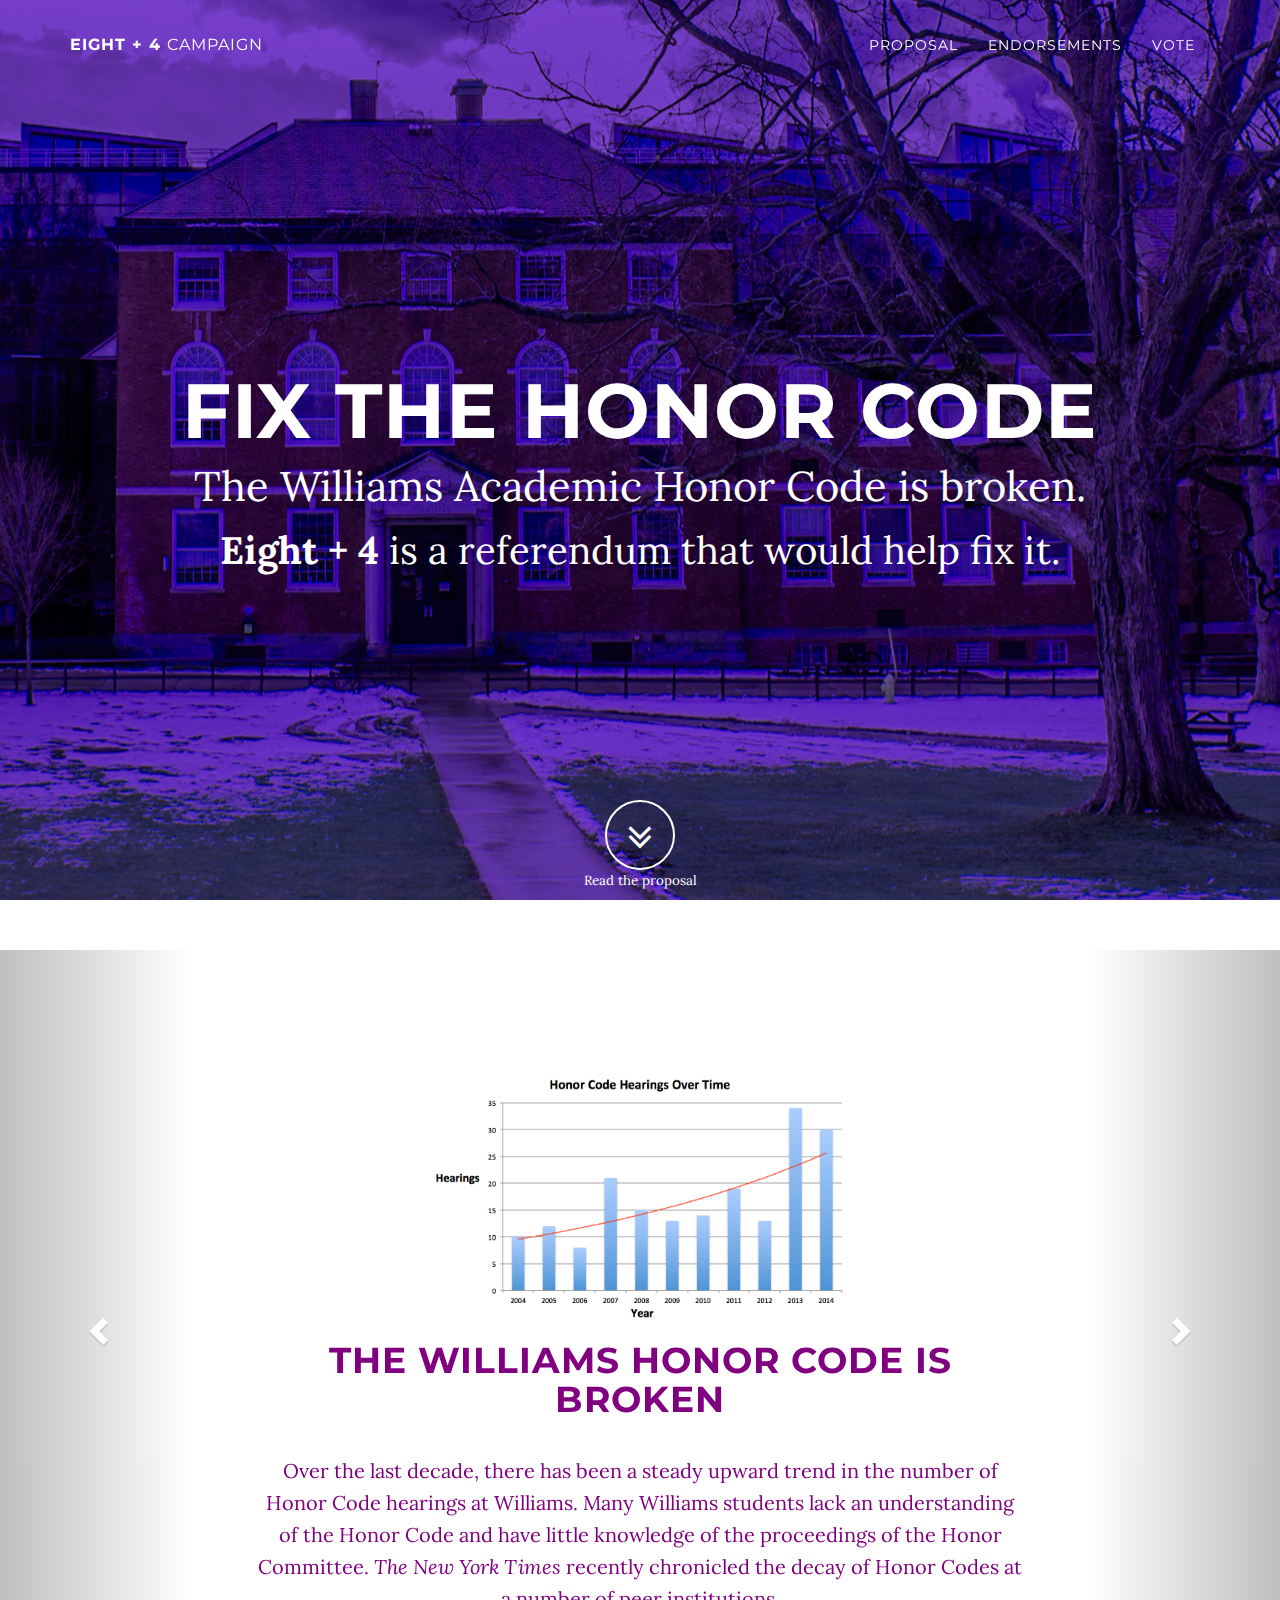
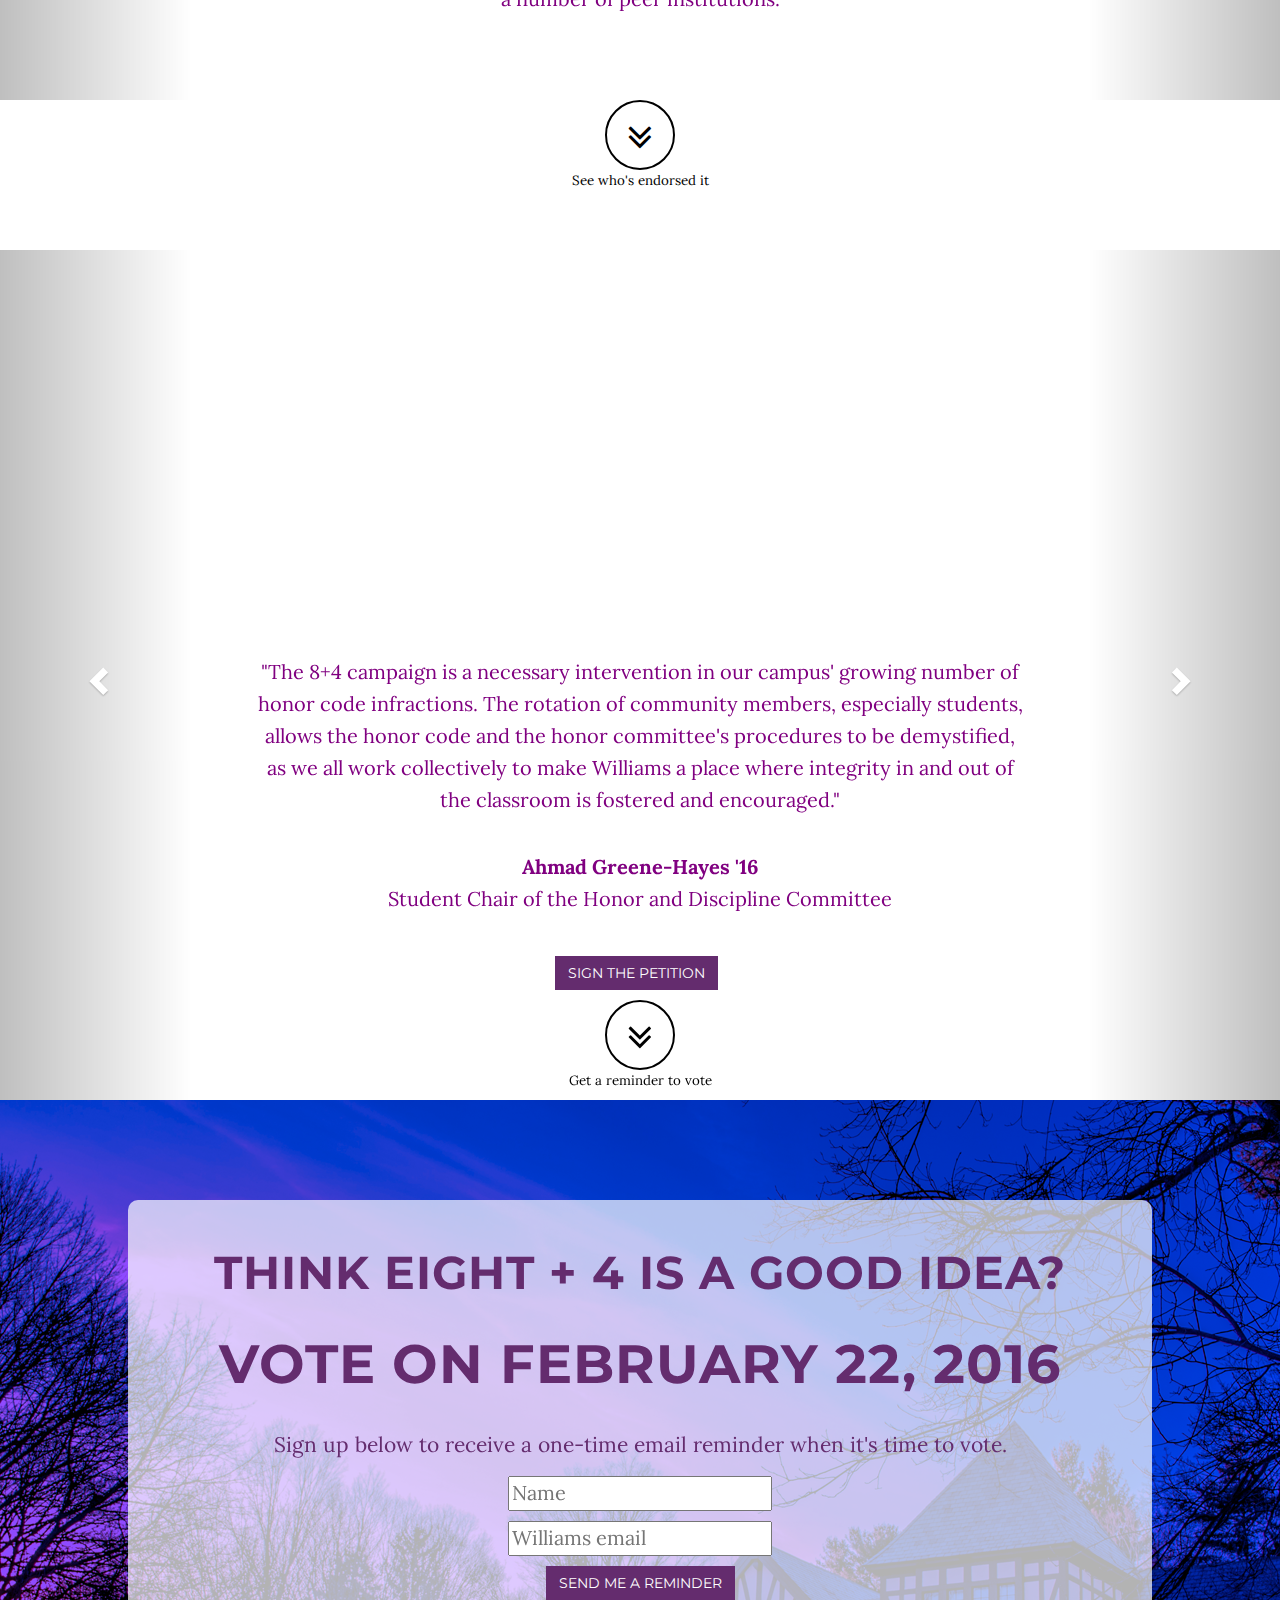
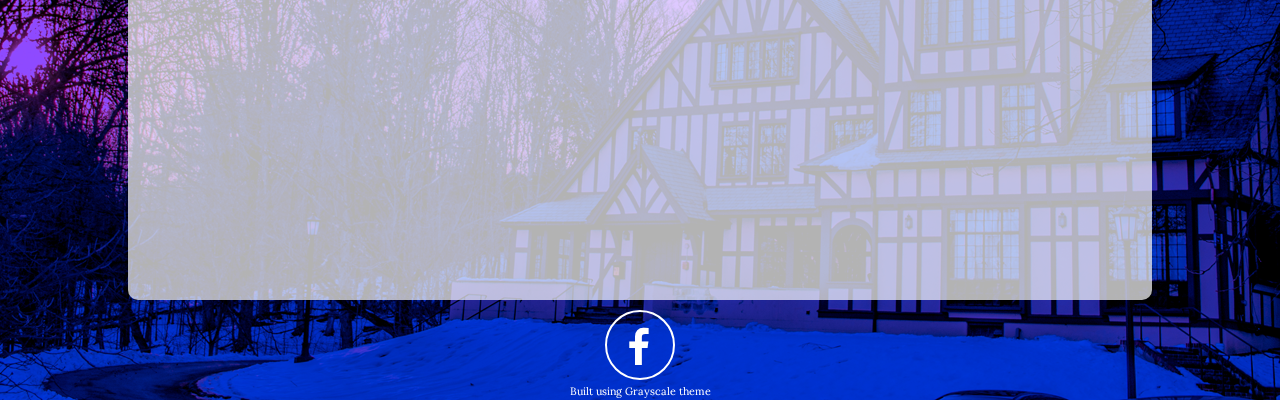
==== index.html @ 4fd3b455 "added Grayscale theme citation" ====
<!doctype html>
<html lang="en">

<head>
	<meta charset="utf-8">
	<meta http-equiv="X-UA-Compatible" content="IE=edge">
	<meta content='width=device-width, initial-scale=1.0, maximum-scale=1.0, user-scalable=0' name='viewport' />
	<meta name="description" content="">
	<meta name="author" content="">

	<title>Eight + 4 Campaign </title>

	<!-- Bootstrap Core CSS -->
    <link href="css/bootstrap.min.css" rel="stylesheet">

    <!-- Grayscale CSS -->
    <link href="css/grayscale.css" rel="stylesheet">

    <!-- Custom CSS -->
    <link href="css/index.css" rel="stylesheet">

    <!-- Custom Fonts -->
    <link href="font-awesome/css/font-awesome.min.css" rel="stylesheet" type="text/css">
    <link href="http://fonts.googleapis.com/css?family=Lora:400,700,400italic,700italic" rel="stylesheet" type="text/css">
    <link href="http://fonts.googleapis.com/css?family=Montserrat:400,700" rel="stylesheet" type="text/css">
	<script>
	  (function(i,s,o,g,r,a,m){i['GoogleAnalyticsObject']=r;i[r]=i[r]||function(){
	  (i[r].q=i[r].q||[]).push(arguments)},i[r].l=1*new Date();a=s.createElement(o),
	  m=s.getElementsByTagName(o)[0];a.async=1;a.src=g;m.parentNode.insertBefore(a,m)
	  })(window,document,'script','//www.google-analytics.com/analytics.js','ga');

	  ga('create', 'UA-72778903-1', 'auto');
	  ga('send', 'pageview');

	</script>
</head>

<body id="page-top" data-spy="scroll" data-target=".navbar-fixed-top">

	<nav class="navbar navbar-custom navbar-fixed-top" role="navigation" id="#navigation">
		<div class="container">

			<div class="navbar-header">
				<button type="button" class="navbar-toggle" data-toggle="collapse" data-target=".navbar-main-collapse">
					<i class="fa fa-bars"></i>
				</button>
				<a class="navbar-brand page-scroll" href="#intro">
					Eight + 4 <span class="light">Campaign</span> 
				</a>
			</div>

			<div class="collapse navbar-collapse navbar-right navbar-main-collapse">
				<ul class="nav navbar-nav">
					<li>
						<a class="page-scroll" href="#proposal">Proposal</a>
					</li>
					<li>
						<a class="page-scroll" href="#endorsements">Endorsements</a>
					</li>
					<li>
						<a class="page-scroll" href="#vote">Vote</a>
					</li>
				</ul>
			</div>
		</div>
	</nav>

	<section id="intro" class="container content-section">
		<div id="intro-body">
			<div id="intro-container">
					<h1 class="brand-heading">Fix the Honor Code</h1>
					<p class="intro-text-1">The Williams Academic Honor Code is broken.</p><p class="intro-text-2"><strong>Eight + 4</strong> is a referendum that would help fix it.</p>
			</div>
		</div>
		<div class="bottomBtnDiv">
			<a href="#proposal" class="btn btn-circle page-scroll">
				<i class="fa fa-angle-double-down animated"></i>
			</a>
			<p class="btn-circle-text">Read the proposal</p>
		</div>
	</section>

	<section id="proposal" class="content-section">
		<div id="proposalCarousel" class="carousel slide" data-ride="carousel">

			<div class="carousel-inner" role="listbox">

				<div class="item active">
					<div class="container">
						<div class="carousel-caption proposal-carousel-caption">
							<img src="img/graph_2.png" alt="Graph 1" style="width:30em;height:auto; margin-bottom:10px;" align="middle" class="hidden-xs">
							<h1>The Williams Honor Code is broken</h1>
							<p>Over the last decade, there has been a steady upward trend in the number of Honor Code hearings at Williams. Many Williams students lack an understanding of the Honor Code and have little knowledge of the proceedings of the Honor Committee. <em>The New York Times</em> recently <a href="http://www.nytimes.com/2014/04/13/education/edlife/the-fading-honor-code.html" target="_blank">chronicled the decay of Honor Codes at a number of peer institutions.</a></p>
						</div>
					</div>
				</div>

				<div class="item">
					<div class="container">
						<div class="carousel-caption proposal-carousel-caption">
							<img src="img/logo.png" alt="Logo" style="width:30em; height:auto; margin-bottom:10px;" align="middle" class="hidden-xs">
							<h1>Jury of your peers</h1>
							<p><strong>Eight + 4</strong> proposes to add four randomly selected members of the student body as voting members in every Honor Code hearing. This would help remedy the Williams Honor Code's lack of transparency and produce outcomes that reflect the values of the student body. </p>
						</div>
					</div>
				</div>

				<div class="item">
					<div class="container">
						<div class="carousel-caption proposal-carousel-caption">
							<img src="img/logo.png" alt="Logo" style="width:30em; height:auto; margin-bottom:10px;" align="middle" class="hidden-xs">
							<h1>Jury selection</h1>
							<ul style="text-align:left;">
							<li>Students are removed from the pool of potential rotating jury members after hearing one case in an academic year.</li>
							<li>A quorum of at least three-fourths of elected student members on campus and one-half of rotating student members will be required in order for a hearing to be held.</li>
							<li>All student members will have the right to recuse themselves before signing the confidentiality agreement. Those that recuse themselves will be prioritized as rotating student members for the subsequent Honor Committee hearing.</li>
							</ul>
						</div>
					</div>
				</div>

				<div class="item">
					<div class="container">
						<div class="carousel-caption proposal-carousel-caption">
							<img src="img/logo.png" alt="Logo" style="width:30em; height:auto; margin-bottom:10px;" align="middle" class="hidden-xs">
							<h1>Full text</h1>
							<a class="btn btn-default" href="http://goo.gl/forms/RQ7LOkz8au" target="_blank">See the full resolution</a>
					</div>
				</div>



			</div>

			<a class="left carousel-control" href="#proposalCarousel" role="button" data-slide="prev">
				<span class="glyphicon glyphicon-chevron-left" aria-hidden="true"></span>
				<span class="sr-only">Previous</span>
			</a>
			<a class="right carousel-control" href="#proposalCarousel" role="button" data-slide="next">
				<span class="glyphicon glyphicon-chevron-right" aria-hidden="true"></span>
				<span class="sr-only">Next</span>
			</a>

		</div><!-- /.carousel -->
		<div class="bottomBtnDiv">
			<a href="#endorsements" class="btn btn-circle blackButton page-scroll"><i class="fa fa-angle-double-down animated"></i></a>
			<p class="btn-circle-text" style="color:black;">See who's endorsed it</p>
		</div>
	</section>
	
	<section id="endorsements" class="container content-section">
		<div id="endorsementsCarousel" class="carousel slide" data-ride="carousel">

			<div class="carousel-inner" role="listbox">

<!-- 				<div class="item active">
					<div class="container">
						<div class="carousel-caption endorsements-text">
							<p>Need to get endorsement from Marcus</p>
							<p><strong>Marcus Christian '16</strong><br>College Council President</p>
						</div>
					</div>
				</div> -->

				<div class="item active">
					<div class="container">
						<div class="carousel-caption endorsements-text">
							<p>"The 8+4 campaign is a necessary intervention in our campus' growing number of honor code infractions. The rotation of community members, especially students, allows the honor code and the honor committee's procedures to be demystified, as we all work collectively to make Williams a place where integrity in and out of the classroom is fostered and encouraged."
							<p><strong>Ahmad Greene-Hayes '16</strong><br>Student Chair of the Honor and Discipline Committee</p>
						</div>
					</div>
				</div>

				<div class="item">
					<div class="container">
						<div class="carousel-caption endorsements-text">
							<p>"As a co-president of SAAC I have seen athletes go through HDC and come away disheartened. 8+4 lends more ears to each case and lets each student be fairly heard. It's something this campus needs."</p>
							<p><strong>Eric Davis '17</strong><br>SAAC Co-President</p>
						</div>
					</div>
				</div>

				<div class="item">
					<div class="container">
						<div class="carousel-caption endorsements-text">
							<p>"I like the idea of being eligible to be a rotating member on the HDC to hold both myself and my peers accountable."
							<p><strong>Minwei Cao '17</strong><br></p>
						</div>
					</div>
				</div>

				<div class="item">
					<div class="container">
						<div class="carousel-caption endorsements-text">
							<p>"As one of the Co-Chairs of the Black Student Union, I endorse the ratification of this resolution. I believe its passage will build upon a legacy of students taking ownership of their academic futures at the college. It will also ensure that we actively foster the academic integrity and standards we are all subject to from the moment we step into a classroom our first year at the college."
							<p><strong>Adrianna DeGazon '16</strong><br>BSU Co-Chair</p>
						</div>
					</div>
				</div>

				<div class="item">
					<div class="container">
						<div class="carousel-caption endorsements-text">
							<p>"Can you imagine if the US court system did not recruit randomly selected jurors from the general population?"
							<p><strong>Alexander Meyer '16</strong><br></p>
						</div>
					</div>
				</div>

				<div class="item">
					<div class="container">
						<div class="carousel-caption endorsements-text">
							<p>"The 8+4 resolution is an important step towards increasing student engagement with essential functions of the college. Honor at Williams is everybody's concern."
							<p><strong>Bryan Jones '16</strong><br></p>
						</div>
					</div>
				</div>

			</div>

			<a class="left carousel-control" href="#endorsementsCarousel" role="button" data-slide="prev">
				<span class="glyphicon glyphicon-chevron-left" aria-hidden="true"></span>
				<span class="sr-only">Previous</span>
			</a>
			<a class="right carousel-control" href="#endorsementsCarousel" role="button" data-slide="next">
				<span class="glyphicon glyphicon-chevron-right" aria-hidden="true"></span>
				<span class="sr-only">Next</span>
			</a>

		</div><!-- /.carousel -->

		<div class="bottomBtnDiv">
			<a class="btn btn-default" href="http://goo.gl/forms/RQ7LOkz8au" target="_blank">Sign the petition</a>
			<a href="#vote" class="btn btn-circle page-scroll blackButton">
				<i class="fa fa-angle-double-down animated"></i>
			</a>
			<p class="btn-circle-text" style="color:black;">Get a reminder to vote</p>
		</div>
	</section>
	
	<section id="vote" class="content-section">

		<div class="voteText">
			<div class="jumbotron">
				<h1 id="vote-heading-1">Think <strong>Eight + 4</strong> is a good idea?</h1>
				<h1 id="vote-heading-2">Vote on February 22, 2016</h1>
				<p class="intro-text-2">Sign up below to receive a one-time email reminder when it's time to vote.</p>

				<form id="contactform" method="POST">
				    <input type="text" name="name" placeholder="Name" id="nameField"><br>
				    <input type="text" name="email" placeholder="Williams email" id="emailField"><br>
				    <button type="submit" id="submitEmail" class="btn btn-default" data-toggle="modal" data-target="#myModal">Send me a reminder</button>				    
				</form>
					  
			</div>
		</div>

		<div class="bottomBtnDiv">
			<a href="https://www.facebook.com/8plus4" class="btn btn-circle btn-social" target="_blank"><i class="fa fa-fw fa-facebook"></i></a>
		</div>

		<div class="attributionDiv">
			<p class="attributionText">Built using <a href="http://startbootstrap.com/template-overviews/grayscale/" target="_blank" style="color:white;">Grayscale theme</p>
		</div>

		<div id="myModal" class="modal fade" role="dialog">
			<div class="modal-dialog">

				<!-- Modal content-->
				<div class="modal-content">
					<div class="modal-header">
						<button type="button" class="close" data-dismiss="modal">&times;</button>
						<h4 class="modal-title">Thanks for signing up!</h4>
					</div>
					<div class="modal-body">
						We'll send you a reminder when it's time to vote.
					</div>
				</div>

			</div>
		</div>

	</section>

	<!-- jQuery -->
    <script src="js/jquery.js"></script>

    <!-- Bootstrap Core JavaScript -->
    <script src="js/bootstrap.min.js"></script>

    <!-- Plugin JavaScript -->
    <script src="js/jquery.easing.min.js"></script>

    <!-- Custom Theme JavaScript -->
    <script src="js/grayscale.js"></script>

	<!-- Custom Theme -->
	<script src="js/index.js"></script>
</body>
</html>
---- css/grayscale.css ----
/*!
 * Start Bootstrap - Grayscale Bootstrap Theme (http://startbootstrap.com)
 * Code licensed under the Apache License v2.0.
 * For details, see http://www.apache.org/licenses/LICENSE-2.0.
 */

body {
    width: 100%;
    height: 100%;
    font-family: Lora,"Helvetica Neue",Helvetica,Arial,sans-serif;
    color: #fff;
    background-color: #000;
}

html {
    width: 100%;
    height: 100%;
}

h1,
h2,
h3,
h4,
h5,
h6 {
    margin: 0 0 35px;
    text-transform: uppercase;
    font-family: Montserrat,"Helvetica Neue",Helvetica,Arial,sans-serif;
    font-weight: 700;
    letter-spacing: 1px;
}

p {
    margin: 0 0 25px;
    font-size: 18px;
    line-height: 1.5;
}

@media(min-width:768px) {
    p {
        margin: 0 0 35px;
        font-size: 20px;
        line-height: 1.6;
    }
}

a {
    color: #42dca3;
    -webkit-transition: all .2s ease-in-out;
    -moz-transition: all .2s ease-in-out;
    transition: all .2s ease-in-out;
}

a:hover,
a:focus {
    text-decoration: none;
    color: #1d9b6c;
}

.light {
    font-weight: 400;
}

.navbar-custom {
    margin-bottom: 0;
    border-bottom: 1px solid rgba(255,255,255,.3);
    text-transform: uppercase;
    font-family: Montserrat,"Helvetica Neue",Helvetica,Arial,sans-serif;
    background-color: #000;
}

.navbar-custom .navbar-brand {
    font-weight: 700;
}

.navbar-custom .navbar-brand:focus {
    outline: 0;
}

.navbar-custom .navbar-brand .navbar-toggle {
    padding: 4px 6px;
    font-size: 16px;
    color: #fff;
}

.navbar-custom .navbar-brand .navbar-toggle:focus,
.navbar-custom .navbar-brand .navbar-toggle:active {
    outline: 0;
}

.navbar-custom a {
    color: #fff;
}

.navbar-custom .nav li a {
    -webkit-transition: background .3s ease-in-out;
    -moz-transition: background .3s ease-in-out;
    transition: background .3s ease-in-out;
}

.navbar-custom .nav li a:hover {
    outline: 0;
    color: rgba(255,255,255,.8);
    background-color: transparent;
}

.navbar-custom .nav li a:focus,
.navbar-custom .nav li a:active {
    outline: 0;
    background-color: transparent;
}

.navbar-custom .nav li.active {
    outline: 0;
}

.navbar-custom .nav li.active a {
    background-color: rgba(255,255,255,.3);
}

.navbar-custom .nav li.active a:hover {
    color: #fff;
}

@media(min-width:768px) {
    .navbar-custom {
        padding: 20px 0;
        border-bottom: 0;
        letter-spacing: 1px;
        background: 0 0;
        -webkit-transition: background .5s ease-in-out,padding .5s ease-in-out;
        -moz-transition: background .5s ease-in-out,padding .5s ease-in-out;
        transition: background .5s ease-in-out,padding .5s ease-in-out;
    }

    .navbar-custom.top-nav-collapse {
        padding: 0;
        border-bottom: 1px solid rgba(255,255,255,.3);
        background: #000;
    }
}

.intro {
    display: table;
    width: 100%;
    height: auto;
    padding: 100px 0;
    text-align: center;
    color: #fff;
    background: url(../img/intro-bg.jpg) no-repeat bottom center scroll;
    background-color: #000;
    -webkit-background-size: cover;
    -moz-background-size: cover;
    background-size: cover;
    -o-background-size: cover;
}

.intro .intro-body {
    display: table-cell;
    vertical-align: middle;
}

.intro .intro-body .brand-heading {
    font-size: 40px;
}

.intro .intro-body .intro-text {
    font-size: 18px;
}

@media(min-width:768px) {
    .intro {
        height: 100%;
        padding: 0;
    }

    .intro .intro-body .brand-heading {
        font-size: 100px;
    }

    .intro .intro-body .intro-text {
        font-size: 26px;
    }
}

.btn-circle {
    width: 70px;
    height: 70px;
    margin-top: 15px;
    padding: 7px 16px;
    border: 2px solid #fff;
    border-radius: 100%!important;
    font-size: 40px;
    color: #fff;
    background: 0 0;
    -webkit-transition: background .3s ease-in-out;
    -moz-transition: background .3s ease-in-out;
    transition: background .3s ease-in-out;
}

.btn-circle:hover,
.btn-circle:focus {
    outline: 0;
    color: #fff;
    background: rgba(255,255,255,.1);
}

.btn-circle i.animated {
    -webkit-transition-property: -webkit-transform;
    -webkit-transition-duration: 1s;
    -moz-transition-property: -moz-transform;
    -moz-transition-duration: 1s;
}

.btn-circle:hover i.animated {
    -webkit-animation-name: pulse;
    -moz-animation-name: pulse;
    -webkit-animation-duration: 1.5s;
    -moz-animation-duration: 1.5s;
    -webkit-animation-iteration-count: infinite;
    -moz-animation-iteration-count: infinite;
    -webkit-animation-timing-function: linear;
    -moz-animation-timing-function: linear;
}

@-webkit-keyframes pulse {    
    0% {
        -webkit-transform: scale(1);
        transform: scale(1);
    }

    50% {
        -webkit-transform: scale(1.2);
        transform: scale(1.2);
    }

    100% {
        -webkit-transform: scale(1);
        transform: scale(1);
    }
}

@-moz-keyframes pulse {    
    0% {
        -moz-transform: scale(1);
        transform: scale(1);
    }

    50% {
        -moz-transform: scale(1.2);
        transform: scale(1.2);
    }

    100% {
        -moz-transform: scale(1);
        transform: scale(1);
    }
}

.content-section {
    padding-top: 100px;
}

.download-section {
    width: 100%;
    padding: 50px 0;
    color: #fff;
    background: url(../img/downloads-bg.jpg) no-repeat center center scroll;
    background-color: #000;
    -webkit-background-size: cover;
    -moz-background-size: cover;
    background-size: cover;
    -o-background-size: cover;
}

#map {
    width: 100%;
    height: 200px;
    margin-top: 100px;
}

@media(min-width:767px) {
    .content-section {
        padding-top: 250px;
    }

    .download-section {
        padding: 100px 0;
    }

    #map {
        height: 400px;
        margin-top: 250px;
    }
}

.btn {
    border-radius: 0;
    text-transform: uppercase;
    font-family: Montserrat,"Helvetica Neue",Helvetica,Arial,sans-serif;
    font-weight: 400;
    -webkit-transition: all .3s ease-in-out;
    -moz-transition: all .3s ease-in-out;
    transition: all .3s ease-in-out;
}

.btn-default {
    border: 1px solid #42dca3;
    color: #42dca3;
    background-color: transparent;
}

.btn-default:hover,
.btn-default:focus {
    border: 1px solid #42dca3;
    outline: 0;
    color: #000;
    background-color: #42dca3;
}

ul.banner-social-buttons {
    margin-top: 0;
}

@media(max-width:1199px) {
    ul.banner-social-buttons {
        margin-top: 15px;
    }
}

@media(max-width:767px) {
    ul.banner-social-buttons li {
        display: block;
        margin-bottom: 20px;
        padding: 0;
    }

    ul.banner-social-buttons li:last-child {
        margin-bottom: 0;
    }
}

footer {
    padding: 50px 0;
}

footer p {
    margin: 0;
}

::-moz-selection {
    text-shadow: none;
    background: #fcfcfc;
    background: rgba(255,255,255,.2);
}

::selection {
    text-shadow: none;
    background: #fcfcfc;
    background: rgba(255,255,255,.2);
}

img::selection {
    background: 0 0;
}

img::-moz-selection {
    background: 0 0;
}

body {
    webkit-tap-highlight-color: rgba(255,255,255,.2);
}
---- css/index.css ----
/*!
 * Start Bootstrap - Grayscale Bootstrap Theme (http://startbootstrap.com)
 * Code licensed under the Apache License v2.0.
 * For details, see http://www.apache.org/licenses/LICENSE-2.0.
 */

body {
    width: 100%;
    height: 100%;
    font-family: Lora,"Helvetica Neue",Helvetica,Arial,sans-serif;
    color: #fff;
    background-color: white;
    overflow: hidden;
}

html {
    width: 100%;
    height: 100%;
}

h1,
h2,
h3,
h4,
h5,
h6 {
    margin: 0 0 35px;
    text-transform: uppercase;
    font-family: Montserrat,"Helvetica Neue",Helvetica,Arial,sans-serif;
    font-weight: 700;
    letter-spacing: 1px;
}

p {
    margin: 0 0 25px;
    font-size: 18px;
    line-height: 1.5;
}

@media(min-width:768px) {
    p {
        margin: 0 0 35px;
        font-size: 20px;
        line-height: 1.6;
    }
}

a {
    color: purple;
    -webkit-transition: all .2s ease-in-out;
    -moz-transition: all .2s ease-in-out;
    transition: all .2s ease-in-out;
}

.upvoteButton {
	background-color: Transparent;
    background-repeat:no-repeat;
    border: none;
    cursor:pointer;
    overflow: hidden;
}

a:hover,
a:focus {
    text-decoration: underline;
    color: #9400D3;
}

.light {
    font-weight: 400;
}

.navbar-custom {
    margin-bottom: 0;
    border-bottom: 1px solid rgba(255,255,255,.3);
    text-transform: uppercase;
    font-family: Montserrat,"Helvetica Neue",Helvetica,Arial,sans-serif;
}

.navbar-brand {
    font-weight: 700;
    font-size:16px;
    padding-top:-9px;
}

.navbar-custom .navbar-brand:focus {
    outline: 0;
}

.navbar-custom .navbar-brand .navbar-toggle {
    padding: 4px 6px;
    font-size: 16px;
    color: #fff;
}

.navbar-custom .navbar-brand .navbar-toggle:focus,
.navbar-custom .navbar-brand .navbar-toggle:active {
    outline: 0;
}

.navbar-custom a {
    color: #fff;
}

.navbar-custom .nav li a {
    -webkit-transition: background .3s ease-in-out;
    -moz-transition: background .3s ease-in-out;
    transition: background .3s ease-in-out;
}

.navbar-custom .nav li a:hover {
    outline: 0;
    color: rgba(255,255,255,.8);
    background-color: transparent;
}

.navbar-custom .nav li a:focus,
.navbar-custom .nav li a:active {
    outline: 0;
    background-color: transparent;
}

.navbar-custom .nav li.active {
    outline: 0;
}

.navbar-custom .nav li.active a {
    background-color: rgba(255,255,255,.3);
}

.navbar-custom .nav li.active a:hover {
    color: #fff;
}

.navbar-custom .nav li.active {
    background-color: purple;
}

@media(min-width:768px) {
    .navbar-custom {
        padding: 20px 0;
        border-bottom: 0;
        letter-spacing: 1px;
        background: 0 0;
        -webkit-transition: background .5s ease-in-out,padding .5s ease-in-out;
        -moz-transition: background .5s ease-in-out,padding .5s ease-in-out;
        transition: background .5s ease-in-out,padding .5s ease-in-out;
    }

    .navbar-custom.top-nav-collapse {
        padding: 0;
        padding-bottom: 0px;
        border-bottom: 1px solid rgba(255,255,255,.3);
        background: #642c6e;
    }

}

@media(max-width:767px) {
    .navbar-custom {
        padding: 20px 0;
        border-bottom: 0;
        letter-spacing: 1px;
        background: 0 0;
        -webkit-transition: background .5s ease-in-out,padding .5s ease-in-out;
        -moz-transition: background .5s ease-in-out,padding .5s ease-in-out;
        transition: background .5s ease-in-out,padding .5s ease-in-out;
    }

    .navbar-custom.top-nav-collapse {
        padding: 0;
        padding-bottom: 0px;
        border-bottom: 1px solid rgba(255,255,255,.3);
        background: #642c6e;
    }
}

#intro {
	width: 100%;
	height: 100%;
	background: url(../img/intro-bg-edited.png) no-repeat scroll center;
}

#intro-body {
	/*margin-top: 15%;*/
    /*width: 100%;*/
    display: table;
    width: 100%;
    height: 100%;
}

#intro-container {
    display: table-cell;
    text-align: center;
    vertical-align: middle;
}

.brand-heading {
	font-size: 6vw;
	margin-bottom: 0px;
	padding-bottom: 0px;
	text-align: center;
}

.intro-text-1 {
	font-size: 3.25vw;
	margin-bottom: 0px;
	padding-bottom: 0px;
	margin-top: 0px;
	padding-top: 0px;
	text-align: center;
}
.intro-text-2 {
	margin-top: 0px;
	padding-top: 0px;
	font-size: 3.0vw;
	margin-bottom: 0px;
	text-align: center;
}
.intro-list {
	text-align: left;
	margin-left: 10%;
	font-size: 1.5vw;
}

#proposal {
	color: black;
	background-color: white;
	width: 100%;
	height: 100%;
    position:relative;
}

#proposal-text {
	width: 80%;
	margin: auto;
	resize: none;
	overflow-y: scroll;
	height:80%;
	vertical-align: middle;
	border: none;
}

#vote {
	color: #642c6e;
	background: url(../img/vote-bg-edited.png) no-repeat bottom center scroll;
	width: 100%;
	height: 100%;
    position: relative;
}

#voteText {
    width:80%;
    left:10%;
    right:10%;
    top:10%;
    position:absolute;
}

.jumbotron {
    width:80%;
    background-color: rgba(255,255,255,0.7);
    left:10%;
    right:10%;
    top:100px;
    bottom:100px;
    margin-bottom: 0px;
    padding-bottom: 0px;
    border-radius: 10px;
    position:absolute;
    text-align: center;
}

.bottomBtnDiv {
    position:absolute;
    bottom: 0px;
    height: 100px;
    width:100%;
    left:0;
    text-align: center;
}

.bottomBtnDiv .btn-default {
    position: absolute;
    bottom:110px;
    left:50%;
    margin-left:-85px;
}

.btn-social {
    position: absolute;
    margin-left:-35px;
    top:10px;
}

.fa-facebook {
    padding-right:20px;
}

.blackText {
    color: black;
}

.whiteText {
    color: white;
}

#endorsements {
	color: black;
	background-color: white;
    margin-left: 0px;
    padding-left:0px;
    margin-right: 0px;
    padding-right:0px;
	width: 100%;
	height: 100%;
    position:relative;
}

#endorsements .row {
	position: relative;
  	top: 50%;
  	transform: translateY(-50%);
}

.endorsements-text {
    color: purple;
    text-shadow:none;
}

#vote-heading-1 {
    font-size: 3.6vw;
}

#vote-heading-2 {
    font-size: 4.2vw;
}

input {
    margin-bottom: 10px;
}

input, select, textarea{
    color: black;
    font-size: 20px;
}

textarea:focus, input:focus {
    color: black;
    font-size: 20px;
}

.btn-circle {
    width: 70px;
    height: 70px;
    left: 50%;
    margin-top: 0px;
    padding: 7px 16px;
    border: 2px solid #fff;
    border-radius: 100%!important;
    font-size: 40px;
    color: #fff;
    background: 0 0;
    -webkit-transition: background .3s ease-in-out;
    -moz-transition: background .3s ease-in-out;
    transition: background .3s ease-in-out;
}

.btn-circle:hover,
.btn-circle:focus {
    outline: 0;
    color: #fff;
    background: rgba(255,255,255,.1);
}

.btn-circle i.animated {
    -webkit-transition-property: -webkit-transform;
    -webkit-transition-duration: 1s;
    -moz-transition-property: -moz-transform;
    -moz-transition-duration: 1s;
}

.btn-circle:hover i.animated {
    -webkit-animation-name: pulse;
    -moz-animation-name: pulse;
    -webkit-animation-duration: 1.5s;
    -moz-animation-duration: 1.5s;
    -webkit-animation-iteration-count: infinite;
    -moz-animation-iteration-count: infinite;
    -webkit-animation-timing-function: linear;
    -moz-animation-timing-function: linear;
}

.btn-circle-text {
	bottom: 10px;
	font-size:10pt;
	vertical-align: bottom;
	margin-bottom: 0;
	padding-bottom: 0;
}

@-webkit-keyframes pulse {    
    0% {
        -webkit-transform: scale(1);
        transform: scale(1);
    }

    50% {
        -webkit-transform: scale(1.2);
        transform: scale(1.2);
    }

    100% {
        -webkit-transform: scale(1);
        transform: scale(1);
    }
}

@-moz-keyframes pulse {    
    0% {
        -moz-transform: scale(1);
        transform: scale(1);
    }

    50% {
        -moz-transform: scale(1.2);
        transform: scale(1.2);
    }

    100% {
        -moz-transform: scale(1);
        transform: scale(1);
    }
}

@media(min-width:767px) {
    .content-section {
        padding-top: 50px;
    }
}
@media(max-width:766px) {
    .content-section {
        padding-top: 50px;
    }
}


.carousel, .item, .active{
	height:100%;
}

.carousel {
	padding-bottom:100px;
    width:100%;
}

#proposalCarousel {
    background-color: white;
    color:purple;
}

#endorsementsCarousel {
    background-color: white;
    color:purple;
}

.proposal-carousel-caption {
    color: purple;
    text-shadow:none;
}

.carousel-inner {
	height:100%;
}

.blackButton {
	color: black;
	border: 2px solid black;
}

.purpleButton {
    color: purple;
    border: 2px solid purple;
}

.img {
    border: none;
}

.btn {
    border-radius: 0;
    text-transform: uppercase;
    font-family: Montserrat,"Helvetica Neue",Helvetica,Arial,sans-serif;
    font-weight: 400;
    -webkit-transition: all .3s ease-in-out;
    -moz-transition: all .3s ease-in-out;
    transition: all .3s ease-in-out;
}

.btn-default, .btn-primary {
    border: 1px solid #642c6e;
    color: white;
    background-color: #642c6e;
}

.btn-default:hover,
.btn-default:focus,
.btn-primary:hover,
.btn-primary:focus  {
    border: 1px solid #642c6e;
    outline: #642c6e;
    color: #642c6e;
    text-color: #642c6e;
    background-color: white;
}

ul.banner-social-buttons {
    margin-top: 0;
}

@media(max-width:1199px) {
    ul.banner-social-buttons {
        margin-top: 15px;
    }
}

@media(max-width:767px) {
    ul.banner-social-buttons li {
        display: block;
        margin-bottom: 20px;
        padding: 0;
    }

    ul.banner-social-buttons li:last-child {
        margin-bottom: 0;
    }
}

footer {
    padding: 50px 0;
}

footer p {
    margin: 0;
    font-size: 10px;
}

::-moz-selection {
    text-shadow: none;
    background: #fcfcfc;
    background: rgba(255,255,255,.2);
}

::selection {
    text-shadow: none;
    background: #fcfcfc;
    background: rgba(255,255,255,.2);
}

img::selection {
    background: 0 0;
}

img::-moz-selection {
    background: 0 0;
}

body {
    webkit-tap-highlight-color: rgba(255,255,255,.2);
}

.attributionDiv {
    position: absolute;
    width:100%;
    height:10px;
    bottom:7px;
}

.attributionText {
    text-align: center;
    color:white;
    font-size:8pt;
}
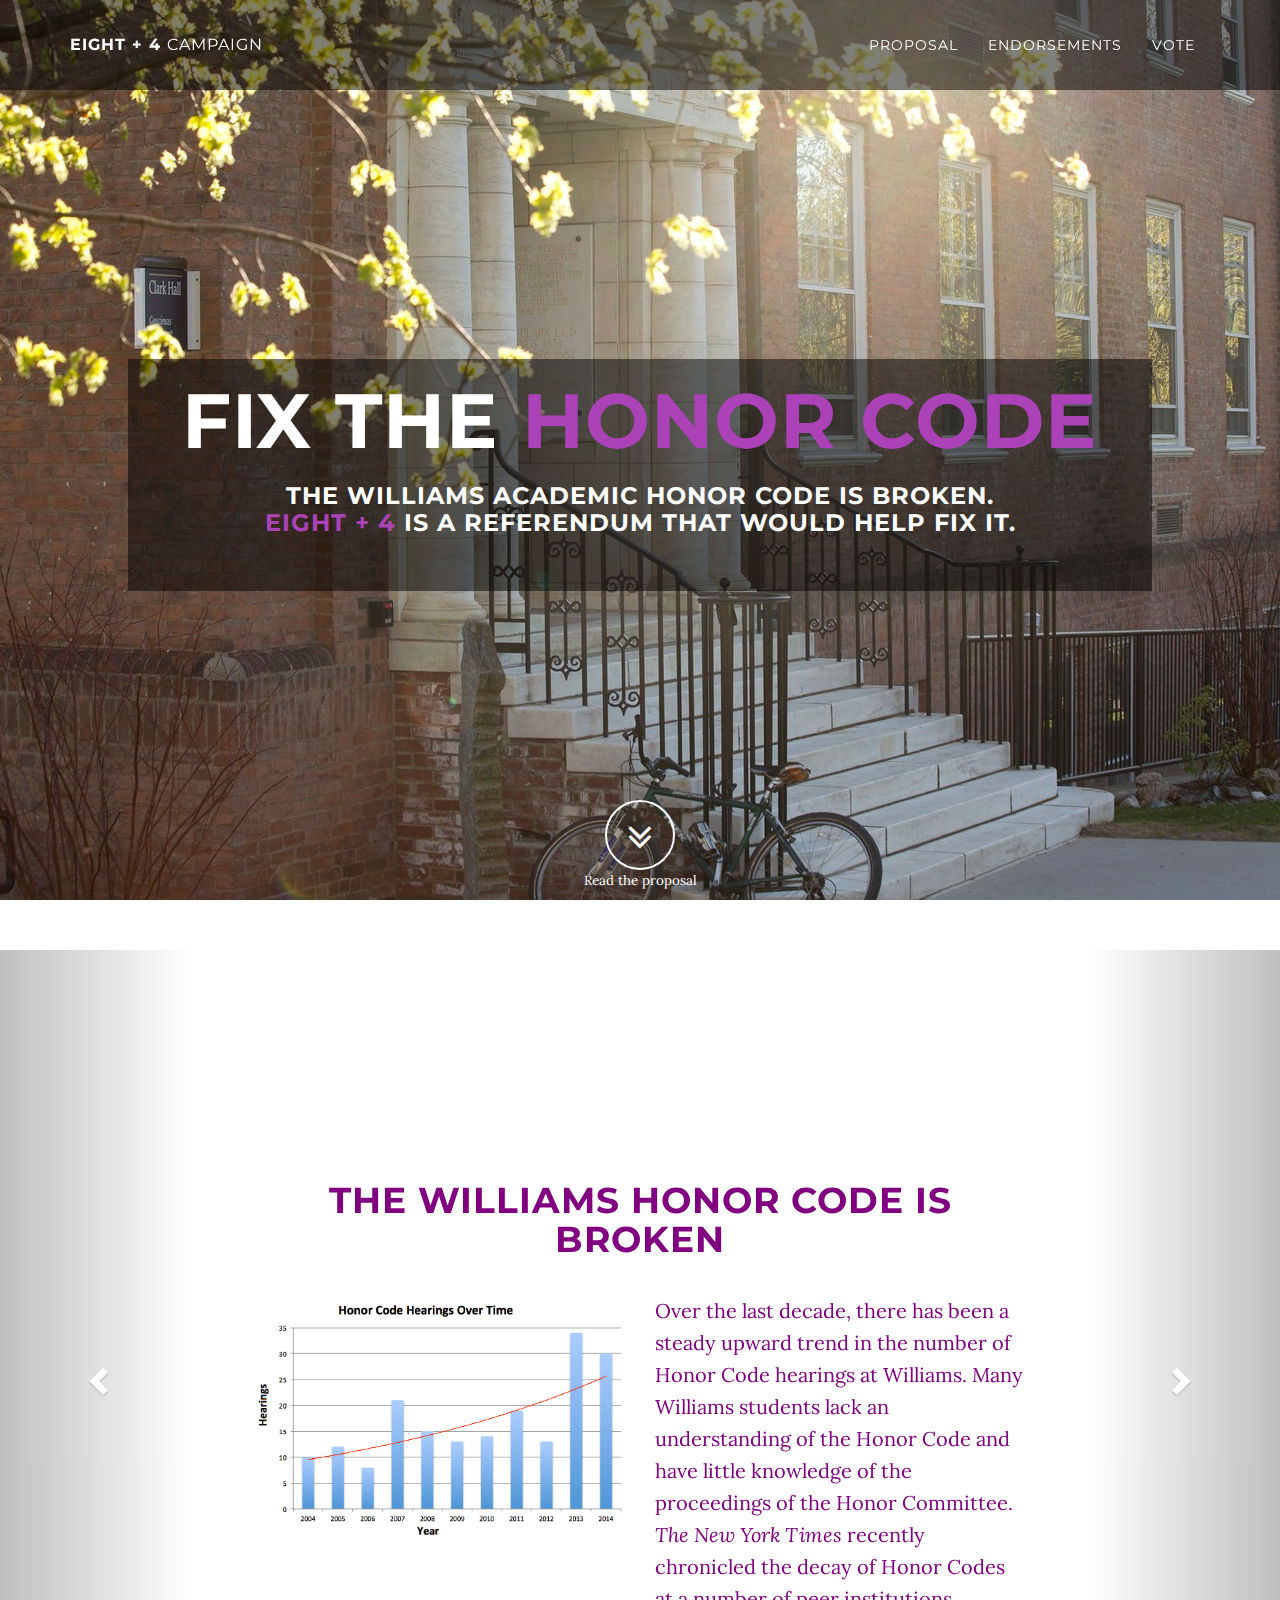
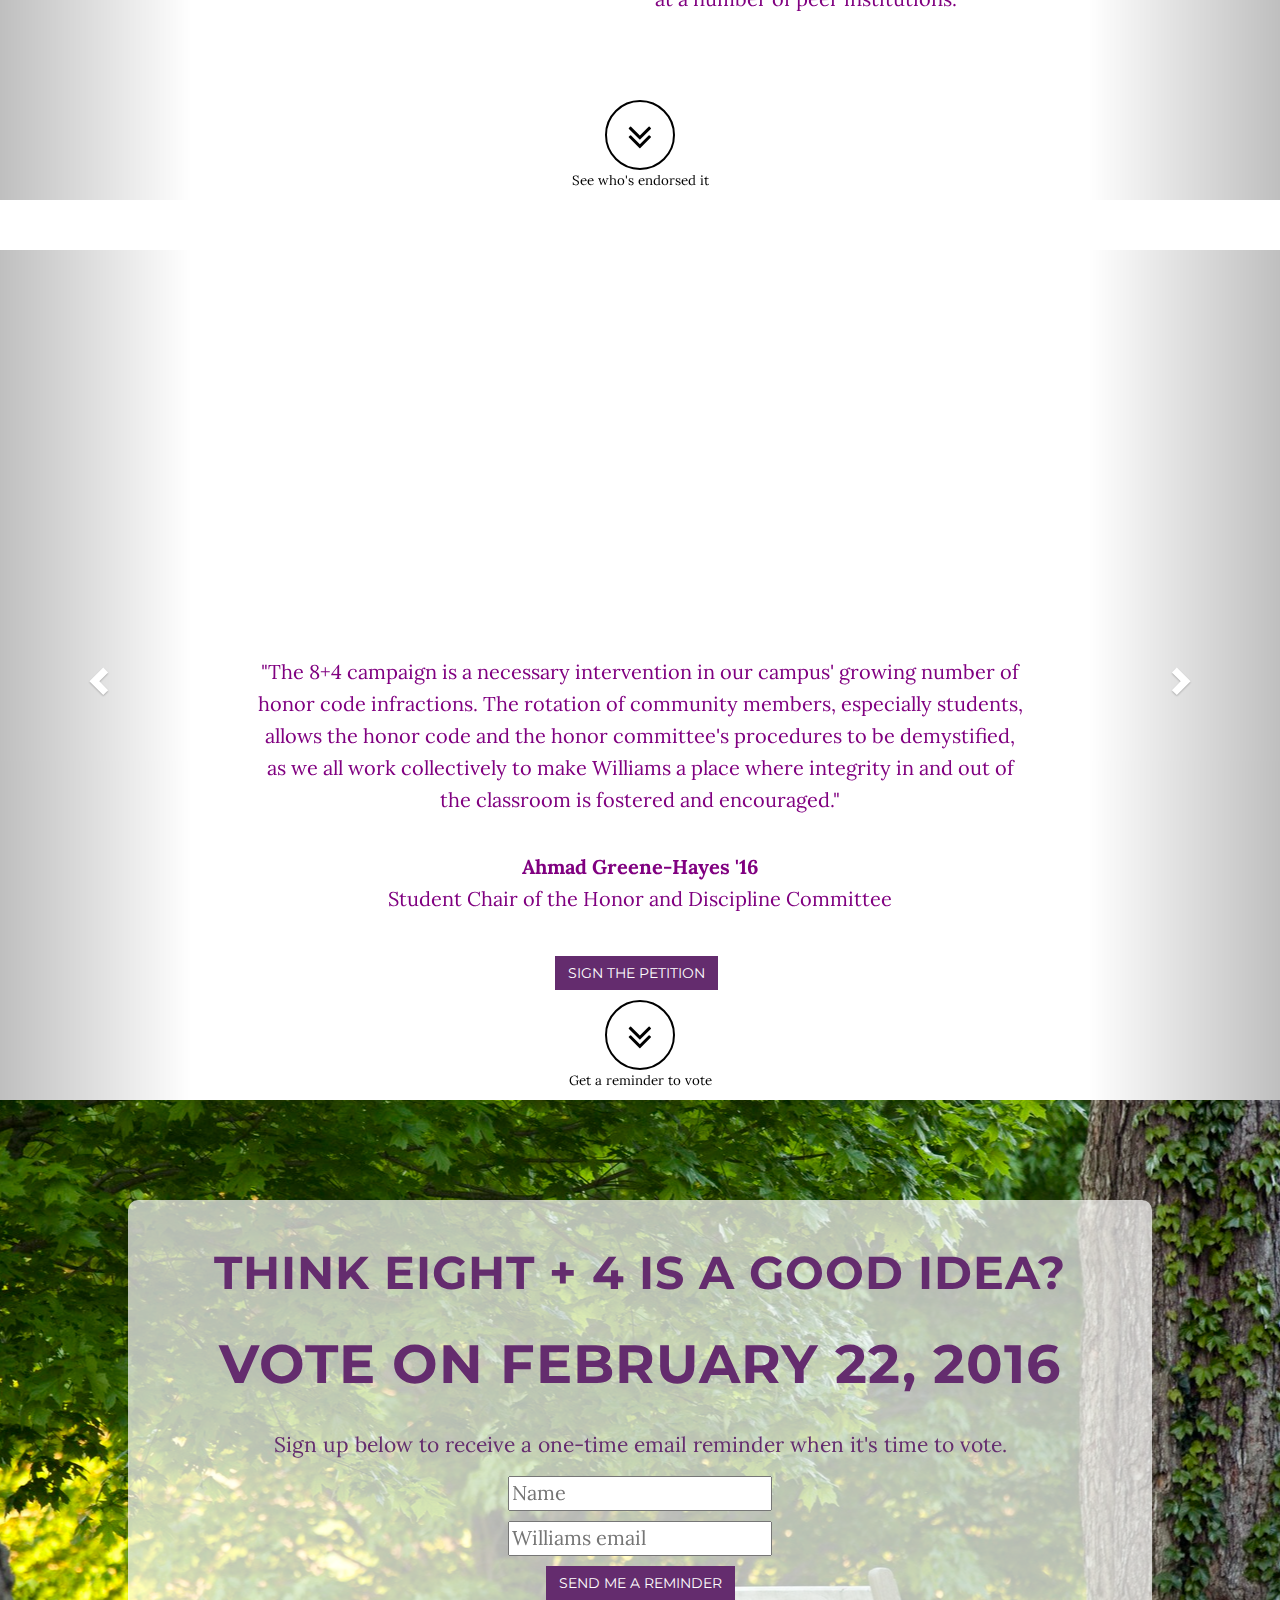
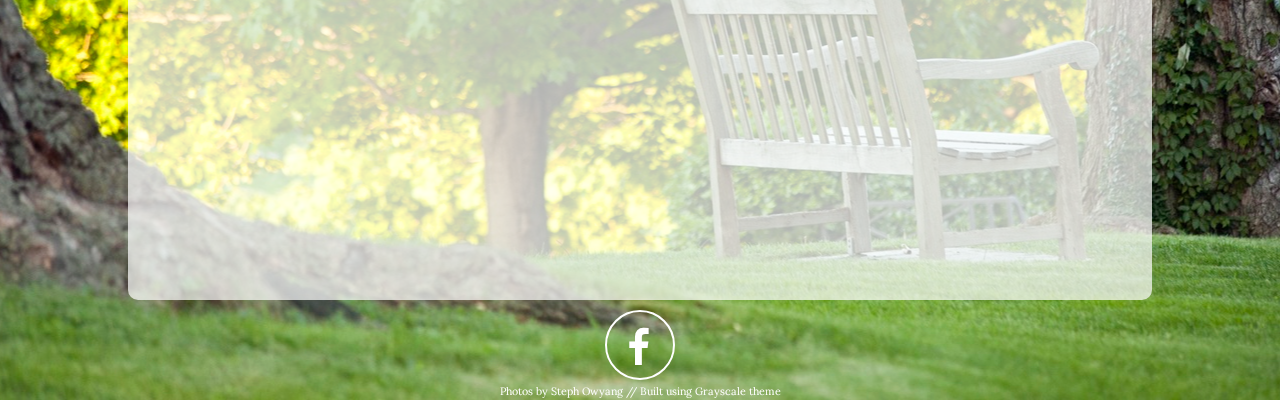
==== commit 07c1a7a7: "chris edits" ====
--- a/index.html
+++ b/index.html
@@ -1,4 +1,21 @@
 <!doctype html>
+
+<!--
+PLEASE NOTE
+
+This page uses the Grayscale theme from StartBootstrap, which can be found here:
+http://startbootstrap.com/template-overviews/grayscale/
+
+This theme is licensed under Apache 2.0. The full text of this license has not been
+included as it is not required by StartBootstrap. See the link below for more information.
+
+http://startbootstrap.com/help/
+
+"Start Bootstrap is licensed under the Apache License, Version 2.0. Our free themes and templates that you can download on our site are open source, and are free to use, even commercially. Additionally, attribution is not required if you use our templates. All we ask is that if you like Start Bootstrap, be sure to share our website with your friends! You can view a copy of the license in our GitHub repository."
+
+PLEASE NOTE
+-->
+
 <html lang="en">
 
 <head>
@@ -37,7 +54,7 @@
 
 <body id="page-top" data-spy="scroll" data-target=".navbar-fixed-top">
 
-	<nav class="navbar navbar-custom navbar-fixed-top" role="navigation" id="#navigation">
+	<nav class="navbar navbar-custom navbar-fixed-top grey-bg" role="navigation" id="#navigation">
 		<div class="container">
 
 			<div class="navbar-header">
@@ -45,7 +62,7 @@
 					<i class="fa fa-bars"></i>
 				</button>
 				<a class="navbar-brand page-scroll" href="#intro">
-					Eight + 4 <span class="light">Campaign</span> 
+					Eight + 4 <span class="light">Campaign</span>
 				</a>
 			</div>
 
@@ -68,8 +85,13 @@
 	<section id="intro" class="container content-section">
 		<div id="intro-body">
 			<div id="intro-container">
-					<h1 class="brand-heading">Fix the Honor Code</h1>
-					<p class="intro-text-1">The Williams Academic Honor Code is broken.</p><p class="intro-text-2"><strong>Eight + 4</strong> is a referendum that would help fix it.</p>
+				<div class ="grey-bg">
+					<br>
+					<h1 class="brand-heading">Fix the <span class="purp"> Honor Code</span></h1><br>
+					<h3>The Williams Academic Honor Code is broken.<br>
+					<span class="purp">Eight + 4</span> is a referendum that would help fix it.</h3>
+					<br>
+				</div>
 			</div>
 		</div>
 		<div class="bottomBtnDiv">
@@ -79,18 +101,26 @@
 			<p class="btn-circle-text">Read the proposal</p>
 		</div>
 	</section>
-
-	<section id="proposal" class="content-section">
-		<div id="proposalCarousel" class="carousel slide" data-ride="carousel">
+	<section id="proposal" class="container content-section">
+		<div id="proposalCarousel" class="carousel slide" data-ride="carousel" data-interval="10000">
 
 			<div class="carousel-inner" role="listbox">
 
 				<div class="item active">
 					<div class="container">
-						<div class="carousel-caption proposal-carousel-caption">
-							<img src="img/graph_2.png" alt="Graph 1" style="width:30em;height:auto; margin-bottom:10px;" align="middle" class="hidden-xs">
+						<div class="carousel-caption proposal-carousel-caption"><br>
+							<div class="row">
+								<br>
 							<h1>The Williams Honor Code is broken</h1>
-							<p>Over the last decade, there has been a steady upward trend in the number of Honor Code hearings at Williams. Many Williams students lack an understanding of the Honor Code and have little knowledge of the proceedings of the Honor Committee. <em>The New York Times</em> recently <a href="http://www.nytimes.com/2014/04/13/education/edlife/the-fading-honor-code.html" target="_blank">chronicled the decay of Honor Codes at a number of peer institutions.</a></p>
+							<div class ="col-xs-4">
+								<img src="img/graph_2.png" alt="Graph 1" style="width:30em;height:auto; margin-bottom:10px;padding-right:20%" align="left" class="hidden-xs">
+							</div>
+
+
+							<div class="col-xs-6 col-xs-offset-2">
+								<p style="text-align:left">Over the last decade, there has been a steady upward trend in the number of Honor Code hearings at Williams. Many Williams students lack an understanding of the Honor Code and have little knowledge of the proceedings of the Honor Committee. <em>The New York Times</em> recently <a href="http://www.nytimes.com/2014/04/13/education/edlife/the-fading-honor-code.html" target="_blank">chronicled the decay of Honor Codes at a number of peer institutions.</a></p>
+							</div>
+							</div>
 						</div>
 					</div>
 				</div>
@@ -108,13 +138,14 @@
 				<div class="item">
 					<div class="container">
 						<div class="carousel-caption proposal-carousel-caption">
-							<img src="img/logo.png" alt="Logo" style="width:30em; height:auto; margin-bottom:10px;" align="middle" class="hidden-xs">
-							<h1>Jury selection</h1>
-							<ul style="text-align:left;">
-							<li>Students are removed from the pool of potential rotating jury members after hearing one case in an academic year.</li>
-							<li>A quorum of at least three-fourths of elected student members on campus and one-half of rotating student members will be required in order for a hearing to be held.</li>
-							<li>All student members will have the right to recuse themselves before signing the confidentiality agreement. Those that recuse themselves will be prioritized as rotating student members for the subsequent Honor Committee hearing.</li>
-							</ul>
+							<img src="img/logo.png" alt="Logo" style="width:20em; height:auto; margin-bottom:10px;" align="middle" class="hidden-xs">
+							<h1 style="margin-bottom:2px">Jury selection</h1>
+							<p style="text-align:left; margin-top:0">
+								► Students are removed from the pool of potential rotating jury members after hearing one case in an academic year.<br>
+								► All student members will have the right to recuse themselves before signing the confidentiality agreement. Those that recuse themselves will be prioritized as rotating student members for the subsequent Honor Committee hearing.<br>
+								► A quorum of at least three-fourths of elected student members on campus and one-half of rotating student members will be required in order for a hearing to be held.<br>
+
+						</p>
 						</div>
 					</div>
 				</div>
@@ -123,12 +154,11 @@
 					<div class="container">
 						<div class="carousel-caption proposal-carousel-caption">
 							<img src="img/logo.png" alt="Logo" style="width:30em; height:auto; margin-bottom:10px;" align="middle" class="hidden-xs">
-							<h1>Full text</h1>
-							<a class="btn btn-default" href="http://goo.gl/forms/RQ7LOkz8au" target="_blank">See the full resolution</a>
-					</div>
-				</div>
-
-
+						<h1>Full text</h1>
+						<a class="btn btn-default" href="http://goo.gl/forms/RQ7LOkz8au" target="_blank">See the full resolution</a>
+						</div>
+					</div>
+				</div>
 
 			</div>
 
@@ -147,9 +177,9 @@
 			<p class="btn-circle-text" style="color:black;">See who's endorsed it</p>
 		</div>
 	</section>
-	
+
 	<section id="endorsements" class="container content-section">
-		<div id="endorsementsCarousel" class="carousel slide" data-ride="carousel">
+		<div id="endorsementsCarousel" class="carousel slide" data-ride="carousel" data-interval="10000">
 
 			<div class="carousel-inner" role="listbox">
 
@@ -237,7 +267,7 @@
 			<p class="btn-circle-text" style="color:black;">Get a reminder to vote</p>
 		</div>
 	</section>
-	
+
 	<section id="vote" class="content-section">
 
 		<div class="voteText">
@@ -249,18 +279,10 @@
 				<form id="contactform" method="POST">
 				    <input type="text" name="name" placeholder="Name" id="nameField"><br>
 				    <input type="text" name="email" placeholder="Williams email" id="emailField"><br>
-				    <button type="submit" id="submitEmail" class="btn btn-default" data-toggle="modal" data-target="#myModal">Send me a reminder</button>				    
+				    <button type="submit" id="submitEmail" class="btn btn-default" data-toggle="modal" data-target="#myModal">Send me a reminder</button>
 				</form>
-					  
-			</div>
-		</div>
-
-		<div class="bottomBtnDiv">
-			<a href="https://www.facebook.com/8plus4" class="btn btn-circle btn-social" target="_blank"><i class="fa fa-fw fa-facebook"></i></a>
-		</div>
-
-		<div class="attributionDiv">
-			<p class="attributionText">Built using <a href="http://startbootstrap.com/template-overviews/grayscale/" target="_blank" style="color:white;">Grayscale theme</p>
+
+			</div>
 		</div>
 
 		<div id="myModal" class="modal fade" role="dialog">
@@ -280,6 +302,14 @@
 			</div>
 		</div>
 
+		<div class="bottomBtnDiv">
+			<a href="https://www.facebook.com/8plus4" class="btn btn-circle btn-social" target="_blank"><i class="fa fa-fw fa-facebook"></i></a>
+		</div>
+
+		<div class="attributionDiv">
+			<p class="attributionText">Photos by <a href="http://sowyang.com" style="color:white;">Steph Owyang</a> // Built using <a href="http://startbootstrap.com/template-overviews/grayscale/" target="_blank" style="color:white;">Grayscale theme</a></p>
+		</div>
+
 	</section>
 
 	<!-- jQuery -->
@@ -297,4 +327,4 @@
 	<!-- Custom Theme -->
 	<script src="js/index.js"></script>
 </body>
-</html>+</html>
--- a/css/grayscale.css
+++ b/css/grayscale.css
@@ -223,7 +223,7 @@
     -moz-animation-timing-function: linear;
 }
 
-@-webkit-keyframes pulse {    
+@-webkit-keyframes pulse {
     0% {
         -webkit-transform: scale(1);
         transform: scale(1);
@@ -240,7 +240,7 @@
     }
 }
 
-@-moz-keyframes pulse {    
+@-moz-keyframes pulse {
     0% {
         -moz-transform: scale(1);
         transform: scale(1);
--- a/css/index.css
+++ b/css/index.css
@@ -178,7 +178,10 @@
 #intro {
 	width: 100%;
 	height: 100%;
-	background: url(../img/intro-bg-edited.png) no-repeat scroll center;
+	background: url(../img/sowyang-bg.jpg) no-repeat scroll center;
+  background-color: rgba(0,0,0,.5);
+  padding-left: 10%;
+  padding-right: 10%;
 }
 
 #intro-body {
@@ -193,6 +196,14 @@
     display: table-cell;
     text-align: center;
     vertical-align: middle;
+}
+
+.grey-bg {
+  background-color: rgba(0,0,0,.5);
+}
+
+.purp {
+  color: #ab42b7;
 }
 
 .brand-heading {
@@ -226,9 +237,13 @@
 #proposal {
 	color: black;
 	background-color: white;
+  margin-left: 0px;
+  padding-left:0px;
+  margin-right: 0px;
+  padding-right:0px;
 	width: 100%;
 	height: 100%;
-    position:relative;
+  position:relative;
 }
 
 #proposal-text {
@@ -243,7 +258,7 @@
 
 #vote {
 	color: #642c6e;
-	background: url(../img/vote-bg-edited.png) no-repeat bottom center scroll;
+	background: url(../img/sowyang-vote.jpg) no-repeat bottom center scroll;
 	width: 100%;
 	height: 100%;
     position: relative;
@@ -399,7 +414,7 @@
 	padding-bottom: 0;
 }
 
-@-webkit-keyframes pulse {    
+@-webkit-keyframes pulse {
     0% {
         -webkit-transform: scale(1);
         transform: scale(1);
@@ -416,7 +431,7 @@
     }
 }
 
-@-moz-keyframes pulse {    
+@-moz-keyframes pulse {
     0% {
         -moz-transform: scale(1);
         transform: scale(1);
@@ -447,6 +462,7 @@
 
 .carousel, .item, .active{
 	height:100%;
+
 }
 
 .carousel {
@@ -580,4 +596,4 @@
     text-align: center;
     color:white;
     font-size:8pt;
-}+}
